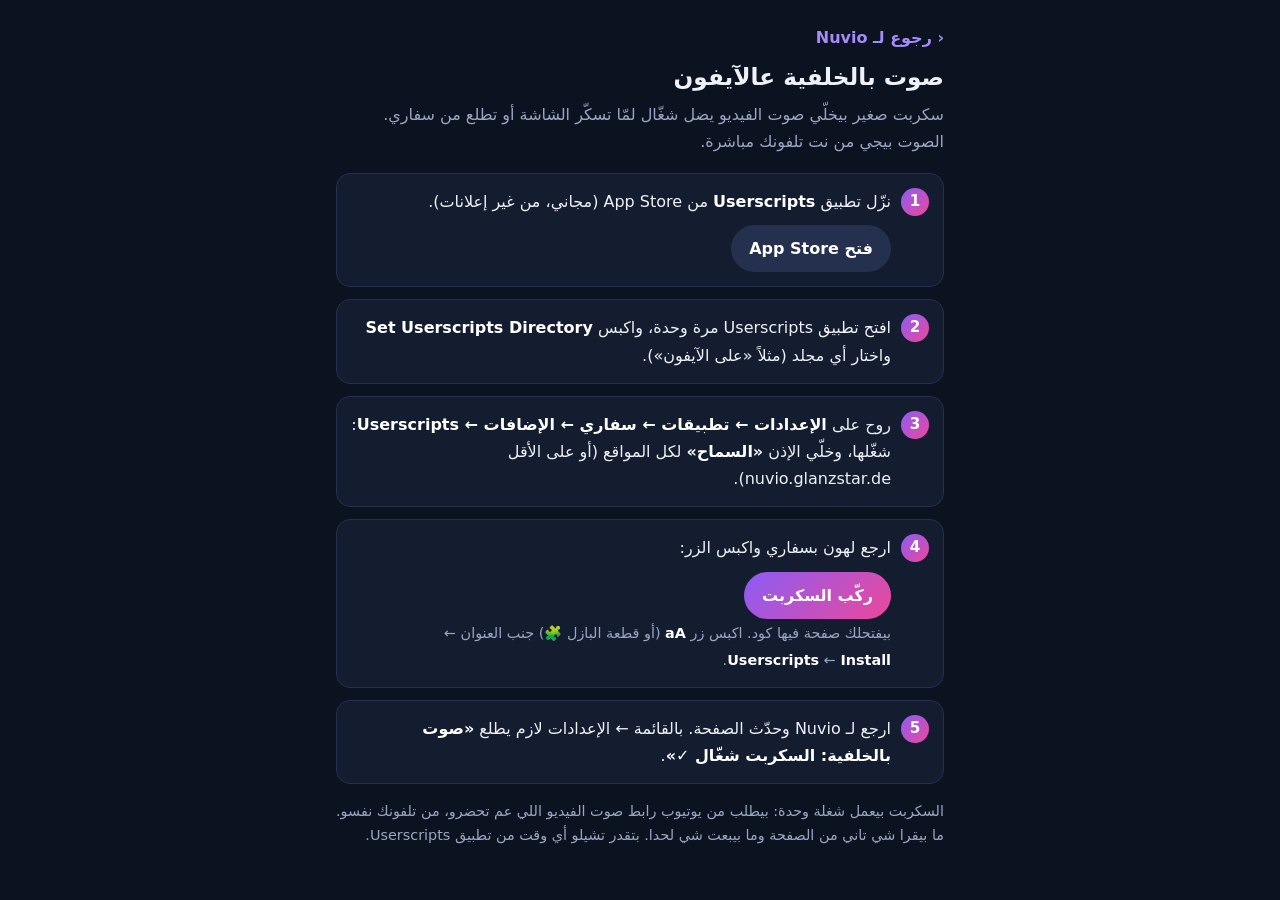
==== ios.html @ cbc1bbf3 "iPhone background audio via Userscripts (nuvio-ios.user.js + ios.html setup page) + fix grey placeho" ====
<!doctype html>
<html lang="ar" dir="rtl">
<head>
<meta charset="utf-8">
<meta name="viewport" content="width=device-width, initial-scale=1, viewport-fit=cover">
<meta name="theme-color" content="#0b1220">
<title>Nuvio — صوت بالخلفية عالآيفون</title>
<style>
  :root { --bg: #0b1220; --card: #141c30; --line: #24304d; --text: #eef1f8; --muted: #9aa6c2; --accent: #a78bfa; --grad: linear-gradient(135deg, #8b5cf6, #ec4899); }
  * { box-sizing: border-box; }
  body { margin: 0; background: var(--bg); color: var(--text); font-family: "Cairo", "Segoe UI", system-ui, -apple-system, sans-serif; line-height: 1.7; }
  main { max-width: 640px; margin: 0 auto; padding: 24px 16px calc(32px + env(safe-area-inset-bottom)); }
  h1 { font-size: 1.45rem; margin: 6px 0 4px; }
  .lead { color: var(--muted); margin: 0 0 18px; }
  ol { list-style: none; padding: 0; margin: 0; counter-reset: s; }
  li { counter-increment: s; background: var(--card); border: 1px solid var(--line); border-radius: 14px; padding: 14px 14px 14px 14px; margin-bottom: 12px; position: relative; padding-inline-start: 52px; }
  li::before { content: counter(s); position: absolute; inset-inline-start: 14px; top: 14px; width: 28px; height: 28px; border-radius: 50%; background: var(--grad); color: #fff; font-weight: 800; display: grid; place-items: center; font-size: .95rem; }
  li b { color: #fff; }
  .btn { display: inline-flex; align-items: center; gap: 8px; margin-top: 10px; padding: 10px 18px; border-radius: 999px; background: var(--grad); color: #fff; font-weight: 800; text-decoration: none; }
  .btn.alt { background: var(--line); }
  .ok { display: none; background: #0f2f22; border: 1px solid #1f7a52; color: #b9f5d6; border-radius: 14px; padding: 12px 14px; margin-bottom: 16px; }
  .ok.on { display: block; }
  .muted { color: var(--muted); font-size: .9rem; }
  .back { color: var(--accent); text-decoration: none; font-weight: 700; }
</style>
</head>
<body>
<main>
  <a class="back" href="./#/">‹ رجوع لـ Nuvio</a>
  <h1>صوت بالخلفية عالآيفون</h1>
  <p class="lead">سكربت صغير بيخلّي صوت الفيديو يضل شغّال لمّا تسكّر الشاشة أو تطلع من سفاري. الصوت بيجي من نت تلفونك مباشرة.</p>
  <div id="ok" class="ok">✓ السكربت مركّب وشغّال على هالجهاز. افتح أي فيديو، وسكّر الشاشة — الصوت بيكمّل.</div>
  <ol>
    <li>نزّل تطبيق <b>Userscripts</b> من App Store (مجاني، من غير إعلانات).<br>
      <a class="btn alt" href="https://apps.apple.com/app/userscripts/id1463298887" rel="noopener">فتح App Store</a></li>
    <li>افتح تطبيق Userscripts مرة وحدة، واكبس <b>Set Userscripts Directory</b> واختار أي مجلد (مثلاً «على الآيفون»).</li>
    <li>روح على <b>الإعدادات ← تطبيقات ← سفاري ← الإضافات ← Userscripts</b>: شغّلها، وخلّي الإذن <b>«السماح»</b> لكل المواقع (أو على الأقل nuvio.glanzstar.de).</li>
    <li>ارجع لهون بسفاري واكبس الزر:<br>
      <a class="btn" href="nuvio-ios.user.js">ركّب السكربت</a><br>
      <span class="muted">بيفتحلك صفحة فيها كود. اكبس زر <b>aA</b> (أو قطعة البازل 🧩) جنب العنوان ← <b>Userscripts</b> ← <b>Install</b>.</span></li>
    <li>ارجع لـ Nuvio وحدّث الصفحة. بالقائمة ← الإعدادات لازم يطلع <b>«صوت بالخلفية: السكربت شغّال ✓»</b>.</li>
  </ol>
  <p class="muted">السكربت بيعمل شغلة وحدة: بيطلب من يوتيوب رابط صوت الفيديو اللي عم تحضرو، من تلفونك نفسو. ما بيقرا شي تاني من الصفحة وما بيبعت شي لحدا. بتقدر تشيلو أي وقت من تطبيق Userscripts.</p>
</main>
<script>
  // إذا السكربت مركّب، بيحط علامة عالصفحة (بعد ما تنحمّل بشوي)
  setTimeout(function () { if (document.documentElement.hasAttribute('data-nuvio-gm')) document.getElementById('ok').classList.add('on'); }, 600);
</script>
</body>
</html>
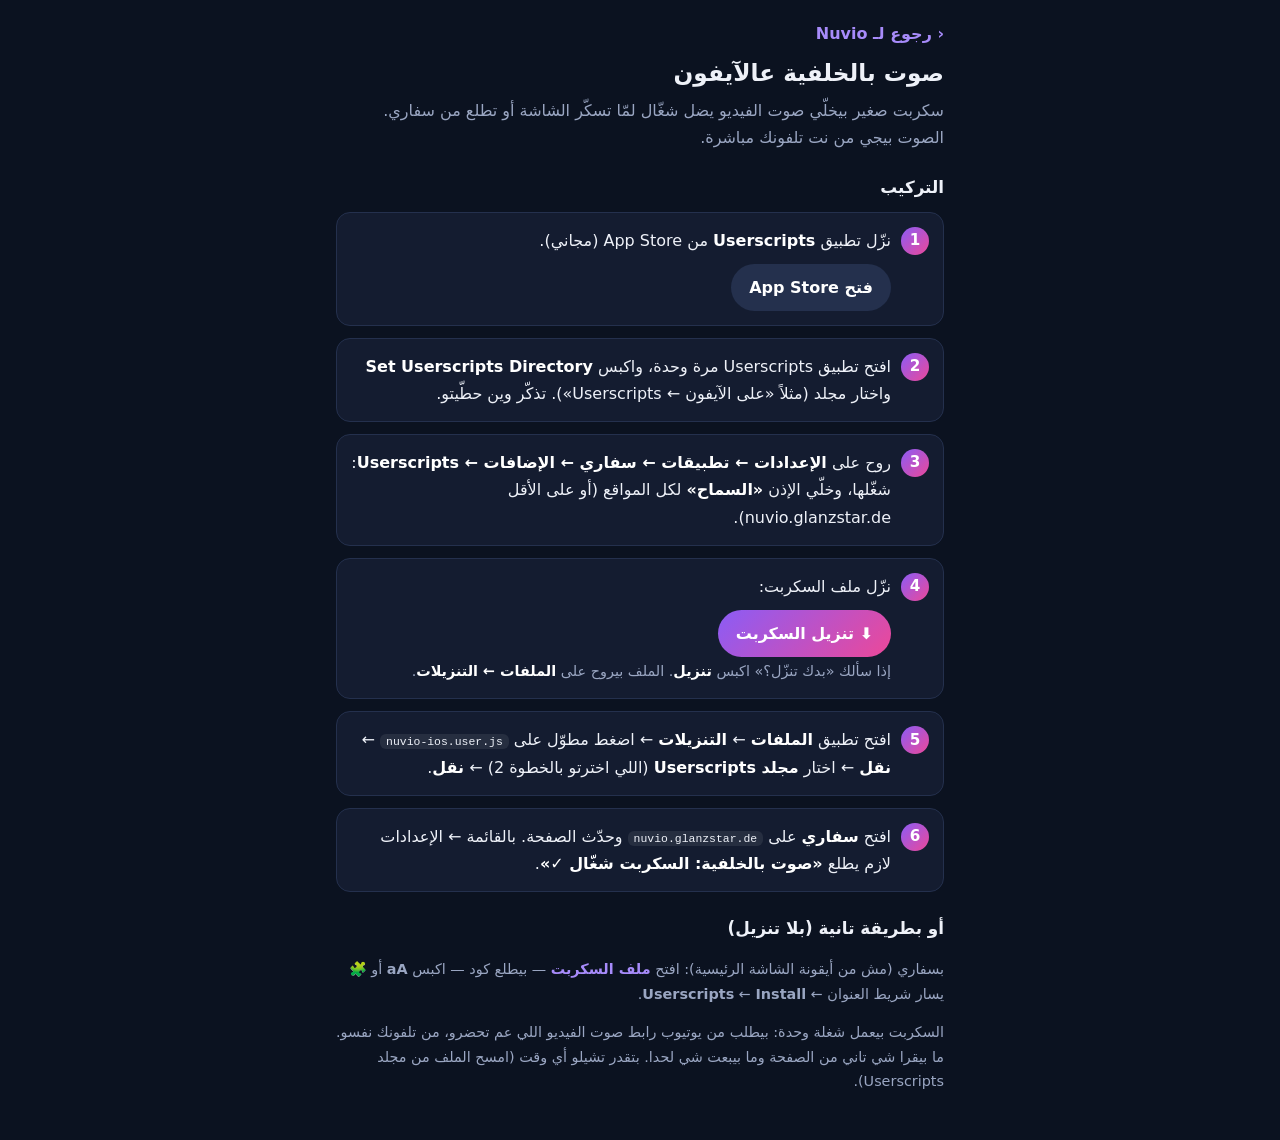
==== commit 1669b1ed: "iOS setup page: download button for the userscript + home-screen app warning Co-Authored-By: Claude " ====
--- a/ios.html
+++ b/ios.html
@@ -9,19 +9,23 @@
   :root { --bg: #0b1220; --card: #141c30; --line: #24304d; --text: #eef1f8; --muted: #9aa6c2; --accent: #a78bfa; --grad: linear-gradient(135deg, #8b5cf6, #ec4899); }
   * { box-sizing: border-box; }
   body { margin: 0; background: var(--bg); color: var(--text); font-family: "Cairo", "Segoe UI", system-ui, -apple-system, sans-serif; line-height: 1.7; }
-  main { max-width: 640px; margin: 0 auto; padding: 24px 16px calc(32px + env(safe-area-inset-bottom)); }
+  main { max-width: 640px; margin: 0 auto; padding: calc(20px + env(safe-area-inset-top)) 16px calc(32px + env(safe-area-inset-bottom)); }
   h1 { font-size: 1.45rem; margin: 6px 0 4px; }
+  h2 { font-size: 1.05rem; margin: 22px 0 10px; }
   .lead { color: var(--muted); margin: 0 0 18px; }
   ol { list-style: none; padding: 0; margin: 0; counter-reset: s; }
-  li { counter-increment: s; background: var(--card); border: 1px solid var(--line); border-radius: 14px; padding: 14px 14px 14px 14px; margin-bottom: 12px; position: relative; padding-inline-start: 52px; }
+  li { counter-increment: s; background: var(--card); border: 1px solid var(--line); border-radius: 14px; padding: 14px; margin-bottom: 12px; position: relative; padding-inline-start: 52px; }
   li::before { content: counter(s); position: absolute; inset-inline-start: 14px; top: 14px; width: 28px; height: 28px; border-radius: 50%; background: var(--grad); color: #fff; font-weight: 800; display: grid; place-items: center; font-size: .95rem; }
   li b { color: #fff; }
-  .btn { display: inline-flex; align-items: center; gap: 8px; margin-top: 10px; padding: 10px 18px; border-radius: 999px; background: var(--grad); color: #fff; font-weight: 800; text-decoration: none; }
+  .btn { display: inline-flex; align-items: center; gap: 8px; margin-top: 10px; padding: 10px 18px; border-radius: 999px; background: var(--grad); color: #fff; font-weight: 800; text-decoration: none; border: 0; font: inherit; font-weight: 800; cursor: pointer; }
   .btn.alt { background: var(--line); }
-  .ok { display: none; background: #0f2f22; border: 1px solid #1f7a52; color: #b9f5d6; border-radius: 14px; padding: 12px 14px; margin-bottom: 16px; }
-  .ok.on { display: block; }
+  .box { display: none; border-radius: 14px; padding: 12px 14px; margin-bottom: 16px; }
+  .box.on { display: block; }
+  .ok { background: #0f2f22; border: 1px solid #1f7a52; color: #b9f5d6; }
+  .warn { background: #3a2a0c; border: 1px solid #a7741c; color: #ffe2a8; }
   .muted { color: var(--muted); font-size: .9rem; }
   .back { color: var(--accent); text-decoration: none; font-weight: 700; }
+  code { direction: ltr; unicode-bidi: embed; background: rgba(255,255,255,.08); padding: 1px 6px; border-radius: 6px; font-size: .88em; }
 </style>
 </head>
 <body>
@@ -29,22 +33,44 @@
   <a class="back" href="./#/">‹ رجوع لـ Nuvio</a>
   <h1>صوت بالخلفية عالآيفون</h1>
   <p class="lead">سكربت صغير بيخلّي صوت الفيديو يضل شغّال لمّا تسكّر الشاشة أو تطلع من سفاري. الصوت بيجي من نت تلفونك مباشرة.</p>
-  <div id="ok" class="ok">✓ السكربت مركّب وشغّال على هالجهاز. افتح أي فيديو، وسكّر الشاشة — الصوت بيكمّل.</div>
+  <div id="ok" class="box ok">✓ السكربت مركّب وشغّال هون. افتح أي فيديو، وسكّر الشاشة — الصوت بيكمّل.</div>
+  <div id="pwa" class="box warn">⚠️ إنت فاتح Nuvio من أيقونة الشاشة الرئيسية. هون الآيفون ما بيشغّل إضافات سفاري (متل Userscripts) أبداً.<br>
+    افتح تطبيق <b>سفاري</b> نفسو واكتب <code>nuvio.glanzstar.de</code> — والصوت بالخلفية بالسكربت بيشتغل بس من سفاري.</div>
+
+  <h2>التركيب</h2>
   <ol>
-    <li>نزّل تطبيق <b>Userscripts</b> من App Store (مجاني، من غير إعلانات).<br>
+    <li>نزّل تطبيق <b>Userscripts</b> من App Store (مجاني).<br>
       <a class="btn alt" href="https://apps.apple.com/app/userscripts/id1463298887" rel="noopener">فتح App Store</a></li>
-    <li>افتح تطبيق Userscripts مرة وحدة، واكبس <b>Set Userscripts Directory</b> واختار أي مجلد (مثلاً «على الآيفون»).</li>
+    <li>افتح تطبيق Userscripts مرة وحدة، واكبس <b>Set Userscripts Directory</b> واختار مجلد (مثلاً «على الآيفون ← Userscripts»). تذكّر وين حطّيتو.</li>
     <li>روح على <b>الإعدادات ← تطبيقات ← سفاري ← الإضافات ← Userscripts</b>: شغّلها، وخلّي الإذن <b>«السماح»</b> لكل المواقع (أو على الأقل nuvio.glanzstar.de).</li>
-    <li>ارجع لهون بسفاري واكبس الزر:<br>
-      <a class="btn" href="nuvio-ios.user.js">ركّب السكربت</a><br>
-      <span class="muted">بيفتحلك صفحة فيها كود. اكبس زر <b>aA</b> (أو قطعة البازل 🧩) جنب العنوان ← <b>Userscripts</b> ← <b>Install</b>.</span></li>
-    <li>ارجع لـ Nuvio وحدّث الصفحة. بالقائمة ← الإعدادات لازم يطلع <b>«صوت بالخلفية: السكربت شغّال ✓»</b>.</li>
+    <li>نزّل ملف السكربت:<br>
+      <a class="btn" id="dl" href="nuvio-ios.user.js" download="nuvio-ios.user.js">⬇︎ تنزيل السكربت</a><br>
+      <span class="muted">إذا سألك «بدك تنزّل؟» اكبس <b>تنزيل</b>. الملف بيروح على <b>الملفات ← التنزيلات</b>.</span></li>
+    <li>افتح تطبيق <b>الملفات</b> ← <b>التنزيلات</b> ← اضغط مطوّل على <code>nuvio-ios.user.js</code> ← <b>نقل</b> ← اختار <b>مجلد Userscripts</b> (اللي اخترتو بالخطوة 2) ← <b>نقل</b>.</li>
+    <li>افتح <b>سفاري</b> على <code>nuvio.glanzstar.de</code> وحدّث الصفحة. بالقائمة ← الإعدادات لازم يطلع <b>«صوت بالخلفية: السكربت شغّال ✓»</b>.</li>
   </ol>
-  <p class="muted">السكربت بيعمل شغلة وحدة: بيطلب من يوتيوب رابط صوت الفيديو اللي عم تحضرو، من تلفونك نفسو. ما بيقرا شي تاني من الصفحة وما بيبعت شي لحدا. بتقدر تشيلو أي وقت من تطبيق Userscripts.</p>
+
+  <h2>أو بطريقة تانية (بلا تنزيل)</h2>
+  <p class="muted">بسفاري (مش من أيقونة الشاشة الرئيسية): افتح <a class="back" href="nuvio-ios.user.js">ملف السكربت</a> — بيطلع كود — اكبس <b>aA</b> أو <b>🧩</b> يسار شريط العنوان ← <b>Userscripts</b> ← <b>Install</b>.</p>
+
+  <p class="muted">السكربت بيعمل شغلة وحدة: بيطلب من يوتيوب رابط صوت الفيديو اللي عم تحضرو، من تلفونك نفسو. ما بيقرا شي تاني من الصفحة وما بيبعت شي لحدا. بتقدر تشيلو أي وقت (امسح الملف من مجلد Userscripts).</p>
 </main>
 <script>
+  // فاتح من أيقونة الشاشة الرئيسية؟ (الإضافات ما بتشتغل هونيك)
+  if (window.navigator.standalone === true || (window.matchMedia && matchMedia('(display-mode: standalone)').matches)) document.getElementById('pwa').classList.add('on');
   // إذا السكربت مركّب، بيحط علامة عالصفحة (بعد ما تنحمّل بشوي)
   setTimeout(function () { if (document.documentElement.hasAttribute('data-nuvio-gm')) document.getElementById('ok').classList.add('on'); }, 600);
+  // تنزيل أكيد: منجيب الملف ومنعطيه للتلفون كملف (حتى لو المتصفح فتحو كنص)
+  document.getElementById('dl').addEventListener('click', function (e) {
+    if (!window.fetch || !window.Blob || !window.URL) return; // المتصفح بيتصرّف لحالو
+    e.preventDefault();
+    var a = this;
+    fetch(a.getAttribute('href'), { cache: 'no-store' }).then(function (r) { return r.text(); }).then(function (t) {
+      var u = URL.createObjectURL(new Blob([t], { type: 'application/octet-stream' }));
+      var l = document.createElement('a'); l.href = u; l.download = 'nuvio-ios.user.js'; document.body.appendChild(l); l.click(); l.remove();
+      setTimeout(function () { URL.revokeObjectURL(u); }, 20000);
+    }).catch(function () { location.href = a.getAttribute('href'); });
+  });
 </script>
 </body>
 </html>
